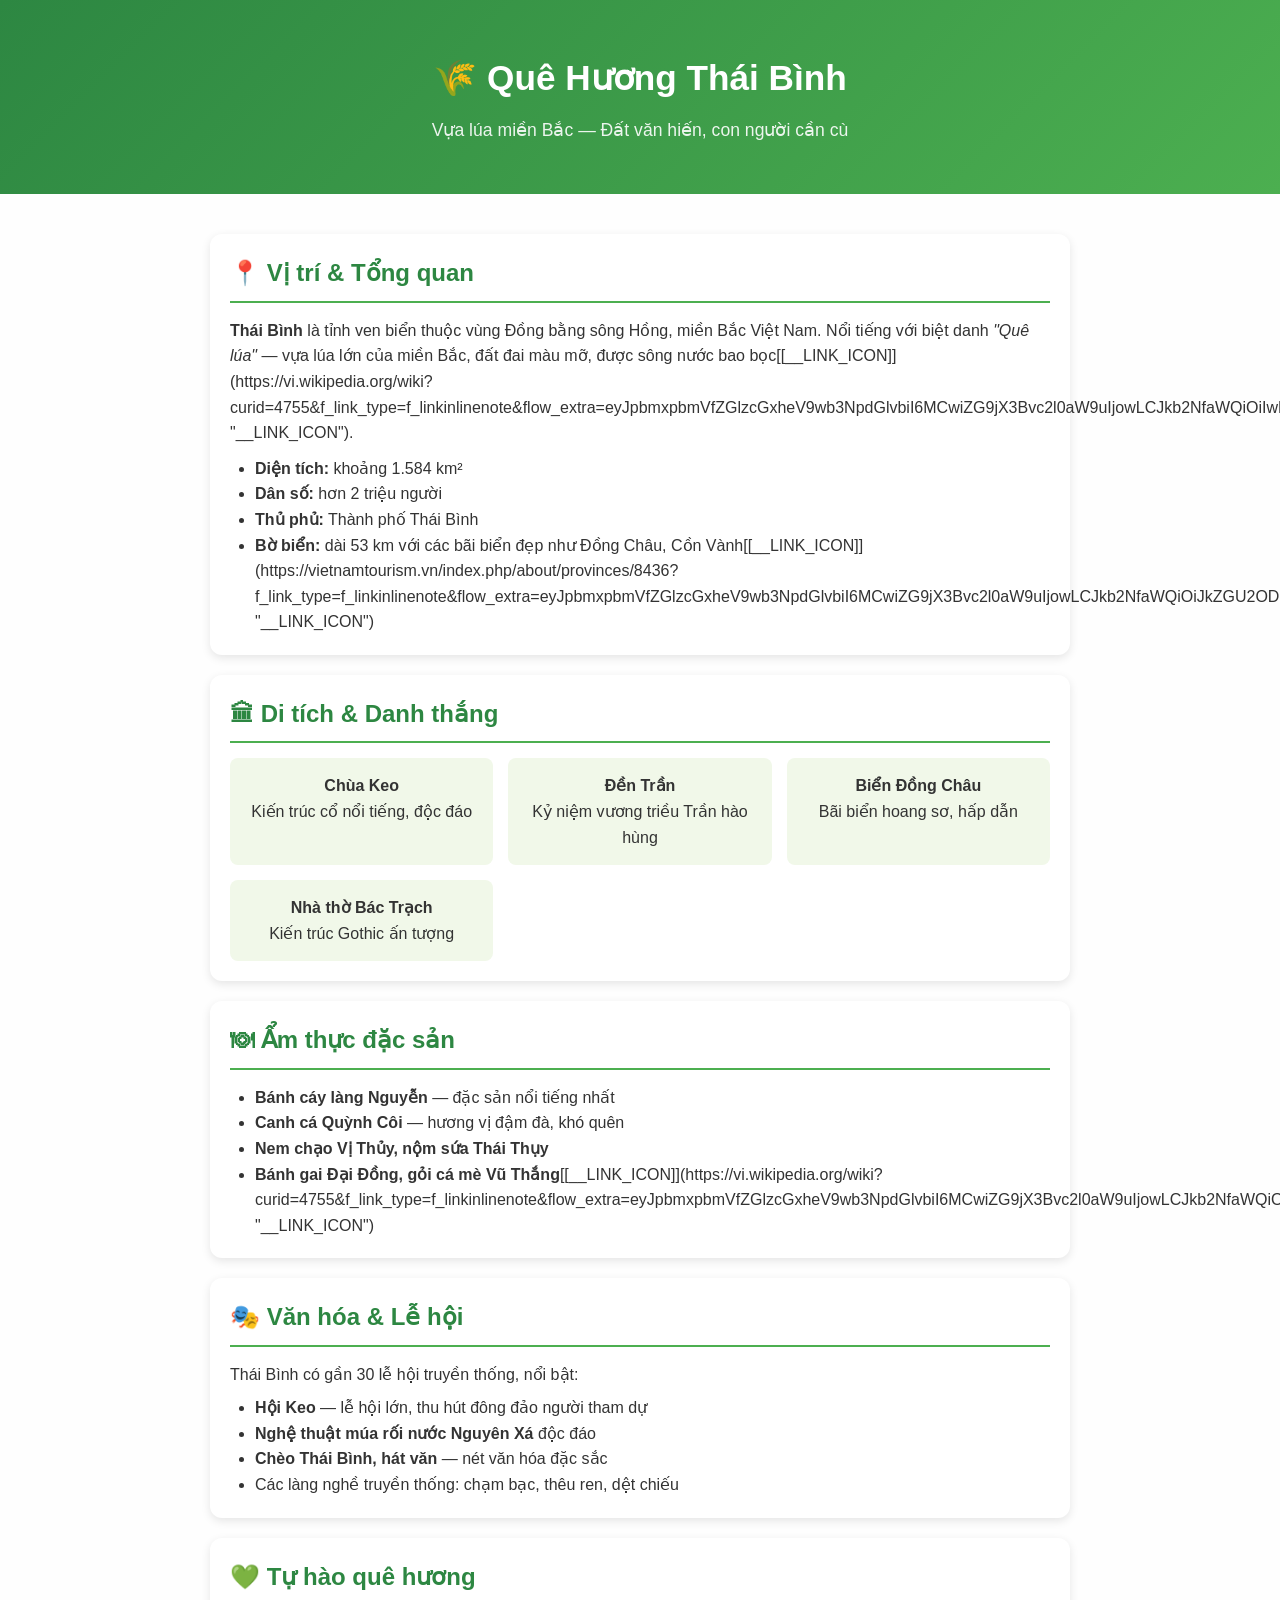
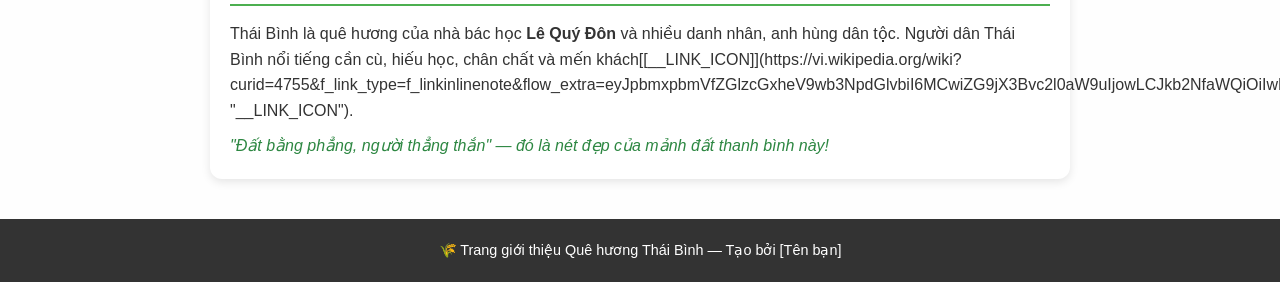
==== index.html @ 5f5ea6f7 "Create index.html" ====
<!DOCTYPE html>
<html lang="vi">
<head>
    <meta charset="UTF-8">
    <meta name="viewport" content="width=device-width, initial-scale=1.0">
    <title>Quê Hương Thái Bình 🌾</title>
    <style>
        * { margin: 0; padding: 0; box-sizing: border-box; font-family: Arial, sans-serif; }
        body { line-height: 1.6; color: #333; background: #fefefe; }
        header { background: linear-gradient(135deg, #2d8742, #4caf50); color: white; text-align: center; padding: 50px 20px; }
        h1 { font-size: 2.2rem; margin-bottom: 10px; }
        .subtitle { font-size: 1.1rem; opacity: 0.9; }
        section { max-width: 900px; margin: 40px auto; padding: 0 20px; }
        h2 { color: #2d8742; margin-bottom: 15px; border-bottom: 2px solid #4caf50; padding-bottom: 8px; }
        .card { background: #fff; border-radius: 12px; box-shadow: 0 3px 10px rgba(0,0,0,0.1); padding: 20px; margin-bottom: 20px; }
        .grid { display: grid; grid-template-columns: repeat(auto-fit, minmax(200px, 1fr)); gap: 15px; }
        .item { background: #f1f8e9; padding: 15px; border-radius: 8px; text-align: center; }
        footer { background: #333; color: white; text-align: center; padding: 20px; margin-top: 40px; font-size: 0.9rem; }
        ul, ol { padding-left: 25px; }
    </style>
</head>
<body>

<header>
    <h1>🌾 Quê Hương Thái Bình</h1>
    <p class="subtitle">Vựa lúa miền Bắc — Đất văn hiến, con người cần cù</p>
</header>

<section>
    <div class="card">
        <h2>📍 Vị trí & Tổng quan</h2>
        <p><strong>Thái Bình</strong> là tỉnh ven biển thuộc vùng Đồng bằng sông Hồng, miền Bắc Việt Nam. Nổi tiếng với biệt danh <em>"Quê lúa"</em> — vựa lúa lớn của miền Bắc, đất đai màu mỡ, được sông nước bao bọc[[__LINK_ICON]](https://vi.wikipedia.org/wiki?curid=4755&f_link_type=f_linkinlinenote&flow_extra=eyJpbmxpbmVfZGlzcGxheV9wb3NpdGlvbiI6MCwiZG9jX3Bvc2l0aW9uIjowLCJkb2NfaWQiOiIwNjg3ZjJjMDc3YTJiN2Q4LTAxYTVkMDBkZTRjYzJhNzkifQ%3D%3D "__LINK_ICON").</p>
        <ul style="margin-top:10px;">
            <li><strong>Diện tích:</strong> khoảng 1.584 km²</li>
            <li><strong>Dân số:</strong> hơn 2 triệu người</li>
            <li><strong>Thủ phủ:</strong> Thành phố Thái Bình</li>
            <li><strong>Bờ biển:</strong> dài 53 km với các bãi biển đẹp như Đồng Châu, Cồn Vành[[__LINK_ICON]](https://vietnamtourism.vn/index.php/about/provinces/8436?f_link_type=f_linkinlinenote&flow_extra=eyJpbmxpbmVfZGlzcGxheV9wb3NpdGlvbiI6MCwiZG9jX3Bvc2l0aW9uIjowLCJkb2NfaWQiOiJkZGU2ODQ1NjdiMTgzYmVlLTMyMDM1NDkwN2U4ZGQwM2EifQ%3D%3D "__LINK_ICON")</li>
        </ul>
    </div>

    <div class="card">
        <h2>🏛 Di tích & Danh thắng</h2>
        <div class="grid">
            <div class="item"><strong>Chùa Keo</strong><br>Kiến trúc cổ nổi tiếng, độc đáo</div>
            <div class="item"><strong>Đền Trần</strong><br>Kỷ niệm vương triều Trần hào hùng</div>
            <div class="item"><strong>Biển Đồng Châu</strong><br>Bãi biển hoang sơ, hấp dẫn</div>
            <div class="item"><strong>Nhà thờ Bác Trạch</strong><br>Kiến trúc Gothic ấn tượng</div>
        </div>
    </div>

    <div class="card">
        <h2>🍽 Ẩm thực đặc sản</h2>
        <ul>
            <li><strong>Bánh cáy làng Nguyễn</strong> — đặc sản nổi tiếng nhất</li>
            <li><strong>Canh cá Quỳnh Côi</strong> — hương vị đậm đà, khó quên</li>
            <li><strong>Nem chạo Vị Thủy, nộm sứa Thái Thụy</strong></li>
            <li><strong>Bánh gai Đại Đồng, gỏi cá mè Vũ Thắng</strong>[[__LINK_ICON]](https://vi.wikipedia.org/wiki?curid=4755&f_link_type=f_linkinlinenote&flow_extra=eyJpbmxpbmVfZGlzcGxheV9wb3NpdGlvbiI6MCwiZG9jX3Bvc2l0aW9uIjowLCJkb2NfaWQiOiIwNjg3ZjJjMDc3YTJiN2Q4LTAxYTVkMDBkZTRjYzJhNzkifQ%3D%3D "__LINK_ICON")</li>
        </ul>
    </div>

    <div class="card">
        <h2>🎭 Văn hóa & Lễ hội</h2>
        <p>Thái Bình có gần 30 lễ hội truyền thống, nổi bật:</p>
        <ul style="margin-top:8px;">
            <li><strong>Hội Keo</strong> — lễ hội lớn, thu hút đông đảo người tham dự</li>
            <li><strong>Nghệ thuật múa rối nước Nguyên Xá</strong> độc đáo</li>
            <li><strong>Chèo Thái Bình, hát văn</strong> — nét văn hóa đặc sắc</li>
            <li>Các làng nghề truyền thống: chạm bạc, thêu ren, dệt chiếu</li>
        </ul>
    </div>

    <div class="card">
        <h2>💚 Tự hào quê hương</h2>
        <p>Thái Bình là quê hương của nhà bác học <strong>Lê Quý Đôn</strong> và nhiều danh nhân, anh hùng dân tộc. Người dân Thái Bình nổi tiếng cần cù, hiếu học, chân chất và mến khách[[__LINK_ICON]](https://vi.wikipedia.org/wiki?curid=4755&f_link_type=f_linkinlinenote&flow_extra=eyJpbmxpbmVfZGlzcGxheV9wb3NpdGlvbiI6MCwiZG9jX3Bvc2l0aW9uIjowLCJkb2NfaWQiOiIwNjg3ZjJjMDc3YTJiN2Q4LTAxYTVkMDBkZTRjYzJhNzkifQ%3D%3D "__LINK_ICON").</p>
        <p style="margin-top:10px; font-style:italic; color:#2d8742;">"Đất bằng phẳng, người thẳng thắn" — đó là nét đẹp của mảnh đất thanh bình này!</p>
    </div>
</section>

<footer>
    <p>🌾 Trang giới thiệu Quê hương Thái Bình — Tạo bởi [Tên bạn]</p>
</footer>

</body>
</html>
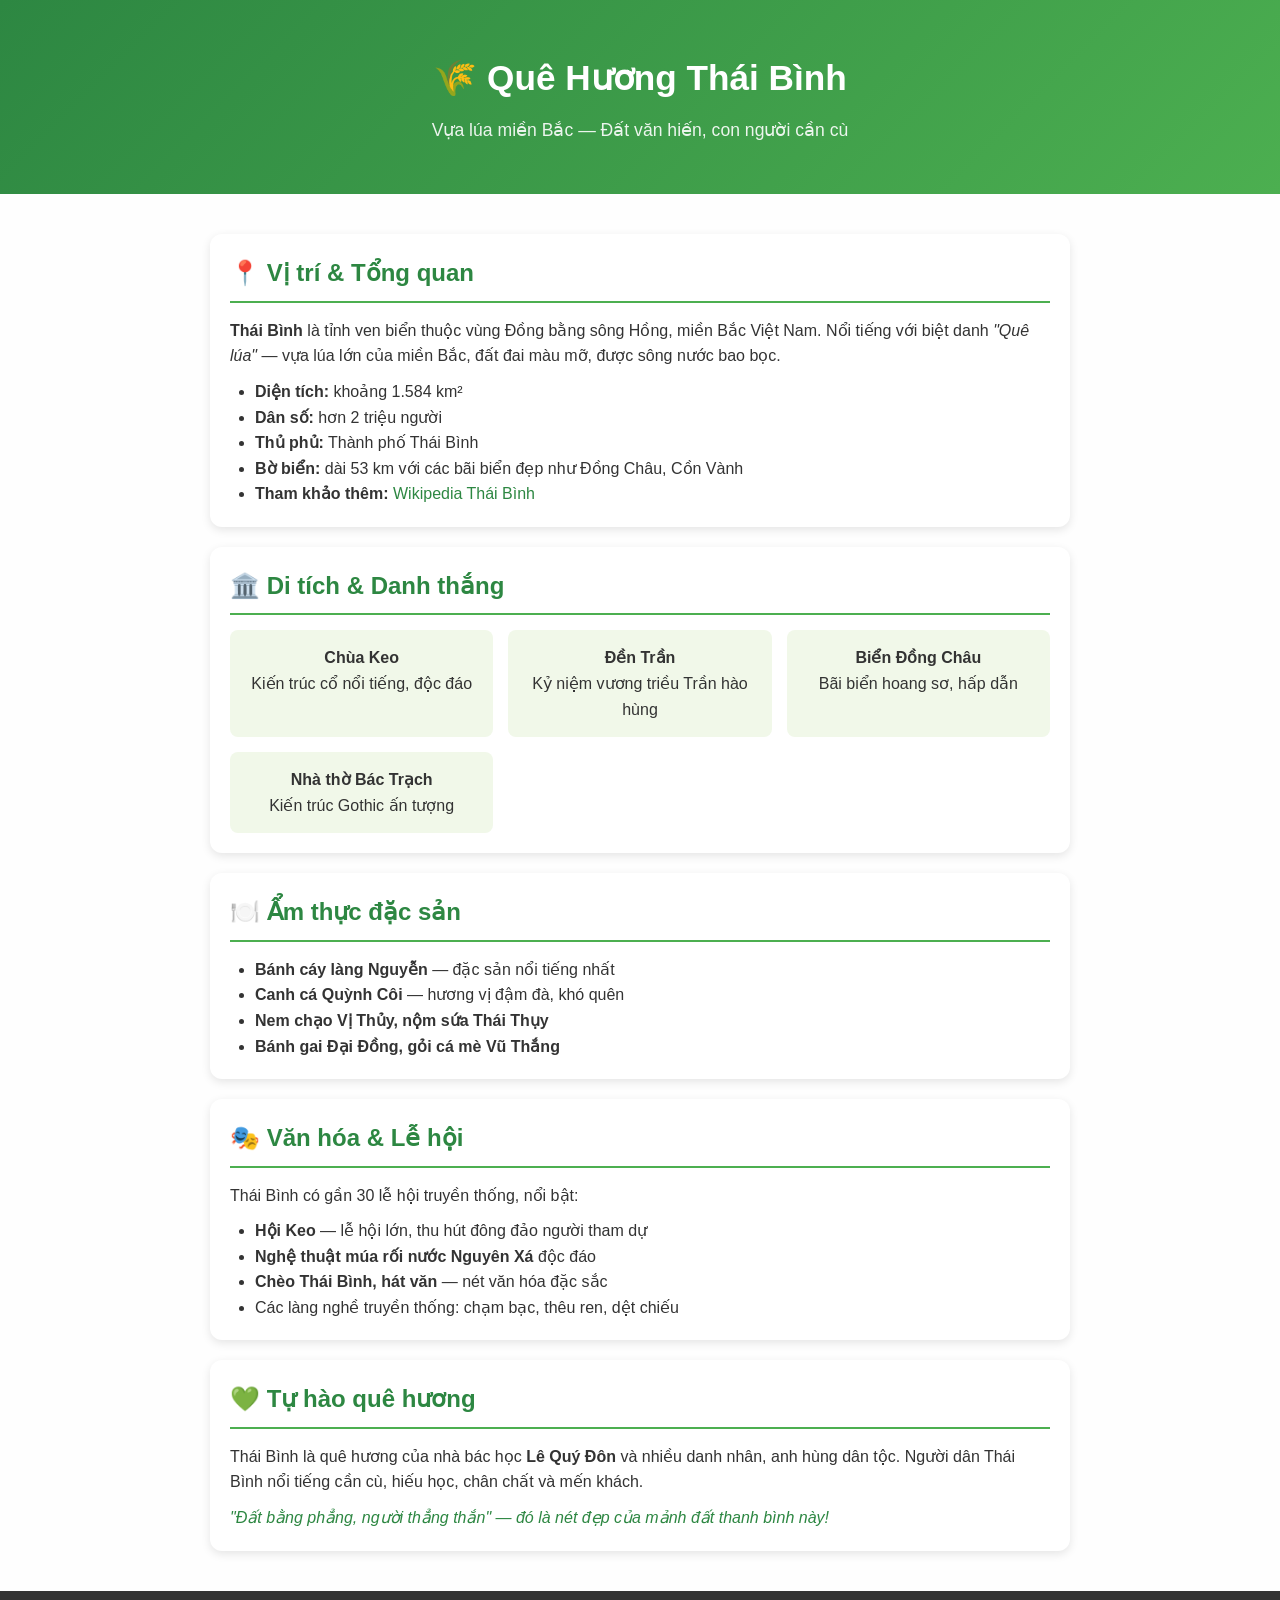
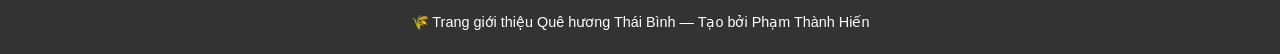
==== commit 27282f54: "Update index.html" ====
--- a/index.html
+++ b/index.html
@@ -16,7 +16,9 @@
         .grid { display: grid; grid-template-columns: repeat(auto-fit, minmax(200px, 1fr)); gap: 15px; }
         .item { background: #f1f8e9; padding: 15px; border-radius: 8px; text-align: center; }
         footer { background: #333; color: white; text-align: center; padding: 20px; margin-top: 40px; font-size: 0.9rem; }
-        ul, ol { padding-left: 25px; }
+        ul, ol { padding-left: 25px; margin-top: 10px; }
+        a { color: #2d8742; text-decoration: none; }
+        a:hover { text-decoration: underline; }
     </style>
 </head>
 <body>
@@ -29,17 +31,18 @@
 <section>
     <div class="card">
         <h2>📍 Vị trí & Tổng quan</h2>
-        <p><strong>Thái Bình</strong> là tỉnh ven biển thuộc vùng Đồng bằng sông Hồng, miền Bắc Việt Nam. Nổi tiếng với biệt danh <em>"Quê lúa"</em> — vựa lúa lớn của miền Bắc, đất đai màu mỡ, được sông nước bao bọc[[__LINK_ICON]](https://vi.wikipedia.org/wiki?curid=4755&f_link_type=f_linkinlinenote&flow_extra=eyJpbmxpbmVfZGlzcGxheV9wb3NpdGlvbiI6MCwiZG9jX3Bvc2l0aW9uIjowLCJkb2NfaWQiOiIwNjg3ZjJjMDc3YTJiN2Q4LTAxYTVkMDBkZTRjYzJhNzkifQ%3D%3D "__LINK_ICON").</p>
-        <ul style="margin-top:10px;">
+        <p><strong>Thái Bình</strong> là tỉnh ven biển thuộc vùng Đồng bằng sông Hồng, miền Bắc Việt Nam. Nổi tiếng với biệt danh <em>"Quê lúa"</em> — vựa lúa lớn của miền Bắc, đất đai màu mỡ, được sông nước bao bọc.</p>
+        <ul>
             <li><strong>Diện tích:</strong> khoảng 1.584 km²</li>
             <li><strong>Dân số:</strong> hơn 2 triệu người</li>
             <li><strong>Thủ phủ:</strong> Thành phố Thái Bình</li>
-            <li><strong>Bờ biển:</strong> dài 53 km với các bãi biển đẹp như Đồng Châu, Cồn Vành[[__LINK_ICON]](https://vietnamtourism.vn/index.php/about/provinces/8436?f_link_type=f_linkinlinenote&flow_extra=eyJpbmxpbmVfZGlzcGxheV9wb3NpdGlvbiI6MCwiZG9jX3Bvc2l0aW9uIjowLCJkb2NfaWQiOiJkZGU2ODQ1NjdiMTgzYmVlLTMyMDM1NDkwN2U4ZGQwM2EifQ%3D%3D "__LINK_ICON")</li>
+            <li><strong>Bờ biển:</strong> dài 53 km với các bãi biển đẹp như Đồng Châu, Cồn Vành</li>
+            <li><strong>Tham khảo thêm:</strong> <a href="https://vi.wikipedia.org/wiki/Th%C3%A1i_B%C3%ACnh" target="_blank">Wikipedia Thái Bình</a></li>
         </ul>
     </div>
 
     <div class="card">
-        <h2>🏛 Di tích & Danh thắng</h2>
+        <h2>🏛️ Di tích & Danh thắng</h2>
         <div class="grid">
             <div class="item"><strong>Chùa Keo</strong><br>Kiến trúc cổ nổi tiếng, độc đáo</div>
             <div class="item"><strong>Đền Trần</strong><br>Kỷ niệm vương triều Trần hào hùng</div>
@@ -49,19 +52,19 @@
     </div>
 
     <div class="card">
-        <h2>🍽 Ẩm thực đặc sản</h2>
+        <h2>🍽️ Ẩm thực đặc sản</h2>
         <ul>
             <li><strong>Bánh cáy làng Nguyễn</strong> — đặc sản nổi tiếng nhất</li>
             <li><strong>Canh cá Quỳnh Côi</strong> — hương vị đậm đà, khó quên</li>
             <li><strong>Nem chạo Vị Thủy, nộm sứa Thái Thụy</strong></li>
-            <li><strong>Bánh gai Đại Đồng, gỏi cá mè Vũ Thắng</strong>[[__LINK_ICON]](https://vi.wikipedia.org/wiki?curid=4755&f_link_type=f_linkinlinenote&flow_extra=eyJpbmxpbmVfZGlzcGxheV9wb3NpdGlvbiI6MCwiZG9jX3Bvc2l0aW9uIjowLCJkb2NfaWQiOiIwNjg3ZjJjMDc3YTJiN2Q4LTAxYTVkMDBkZTRjYzJhNzkifQ%3D%3D "__LINK_ICON")</li>
+            <li><strong>Bánh gai Đại Đồng, gỏi cá mè Vũ Thắng</strong></li>
         </ul>
     </div>
 
     <div class="card">
         <h2>🎭 Văn hóa & Lễ hội</h2>
         <p>Thái Bình có gần 30 lễ hội truyền thống, nổi bật:</p>
-        <ul style="margin-top:8px;">
+        <ul>
             <li><strong>Hội Keo</strong> — lễ hội lớn, thu hút đông đảo người tham dự</li>
             <li><strong>Nghệ thuật múa rối nước Nguyên Xá</strong> độc đáo</li>
             <li><strong>Chèo Thái Bình, hát văn</strong> — nét văn hóa đặc sắc</li>
@@ -71,13 +74,13 @@
 
     <div class="card">
         <h2>💚 Tự hào quê hương</h2>
-        <p>Thái Bình là quê hương của nhà bác học <strong>Lê Quý Đôn</strong> và nhiều danh nhân, anh hùng dân tộc. Người dân Thái Bình nổi tiếng cần cù, hiếu học, chân chất và mến khách[[__LINK_ICON]](https://vi.wikipedia.org/wiki?curid=4755&f_link_type=f_linkinlinenote&flow_extra=eyJpbmxpbmVfZGlzcGxheV9wb3NpdGlvbiI6MCwiZG9jX3Bvc2l0aW9uIjowLCJkb2NfaWQiOiIwNjg3ZjJjMDc3YTJiN2Q4LTAxYTVkMDBkZTRjYzJhNzkifQ%3D%3D "__LINK_ICON").</p>
+        <p>Thái Bình là quê hương của nhà bác học <strong>Lê Quý Đôn</strong> và nhiều danh nhân, anh hùng dân tộc. Người dân Thái Bình nổi tiếng cần cù, hiếu học, chân chất và mến khách.</p>
         <p style="margin-top:10px; font-style:italic; color:#2d8742;">"Đất bằng phẳng, người thẳng thắn" — đó là nét đẹp của mảnh đất thanh bình này!</p>
     </div>
 </section>
 
 <footer>
-    <p>🌾 Trang giới thiệu Quê hương Thái Bình — Tạo bởi [Tên bạn]</p>
+    <p>🌾 Trang giới thiệu Quê hương Thái Bình — Tạo bởi Phạm Thành Hiến</p>
 </footer>
 
 </body>
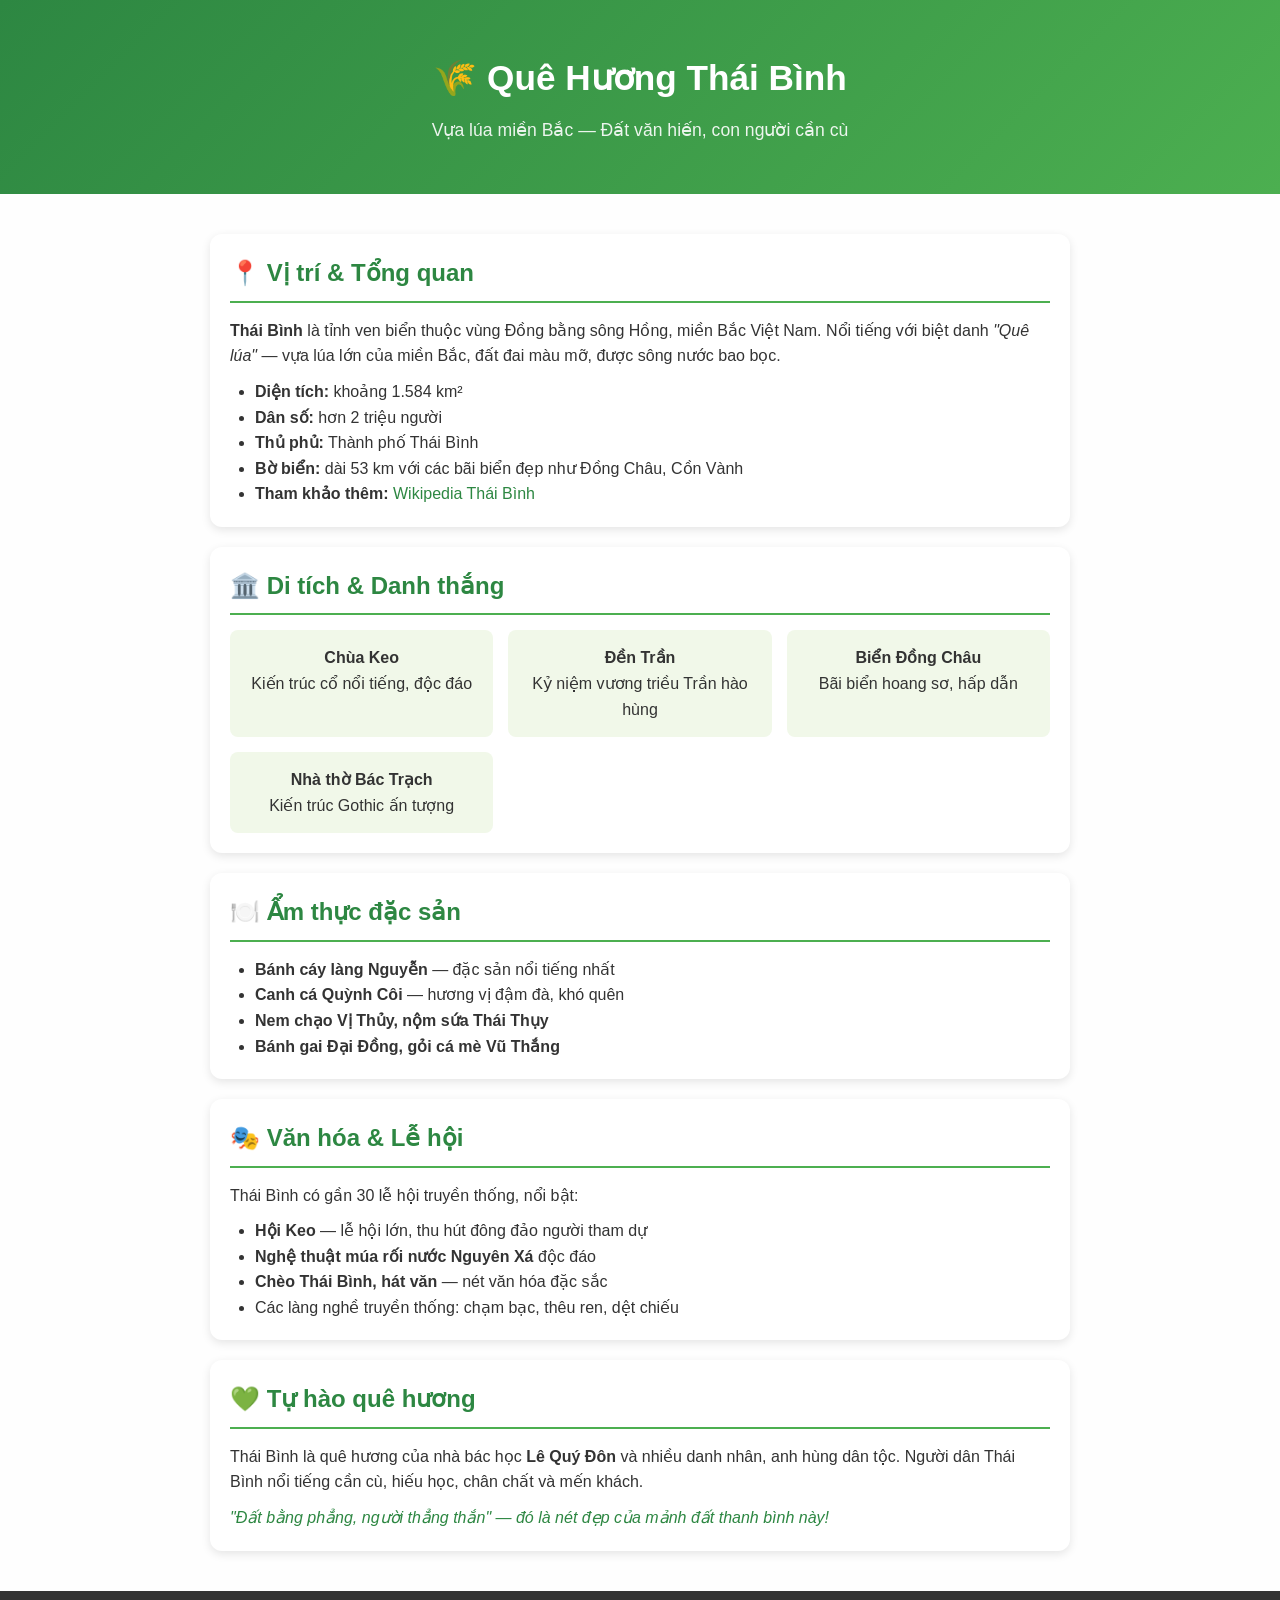
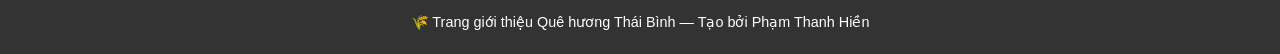
==== commit 7d2de1fb: "Create index.html" ====
--- a/index.html
+++ b/index.html
@@ -80,7 +80,7 @@
 </section>
 
 <footer>
-    <p>🌾 Trang giới thiệu Quê hương Thái Bình — Tạo bởi Phạm Thành Hiến</p>
+    <p>🌾 Trang giới thiệu Quê hương Thái Bình — Tạo bởi Phạm Thanh Hiền</p>
 </footer>
 
 </body>
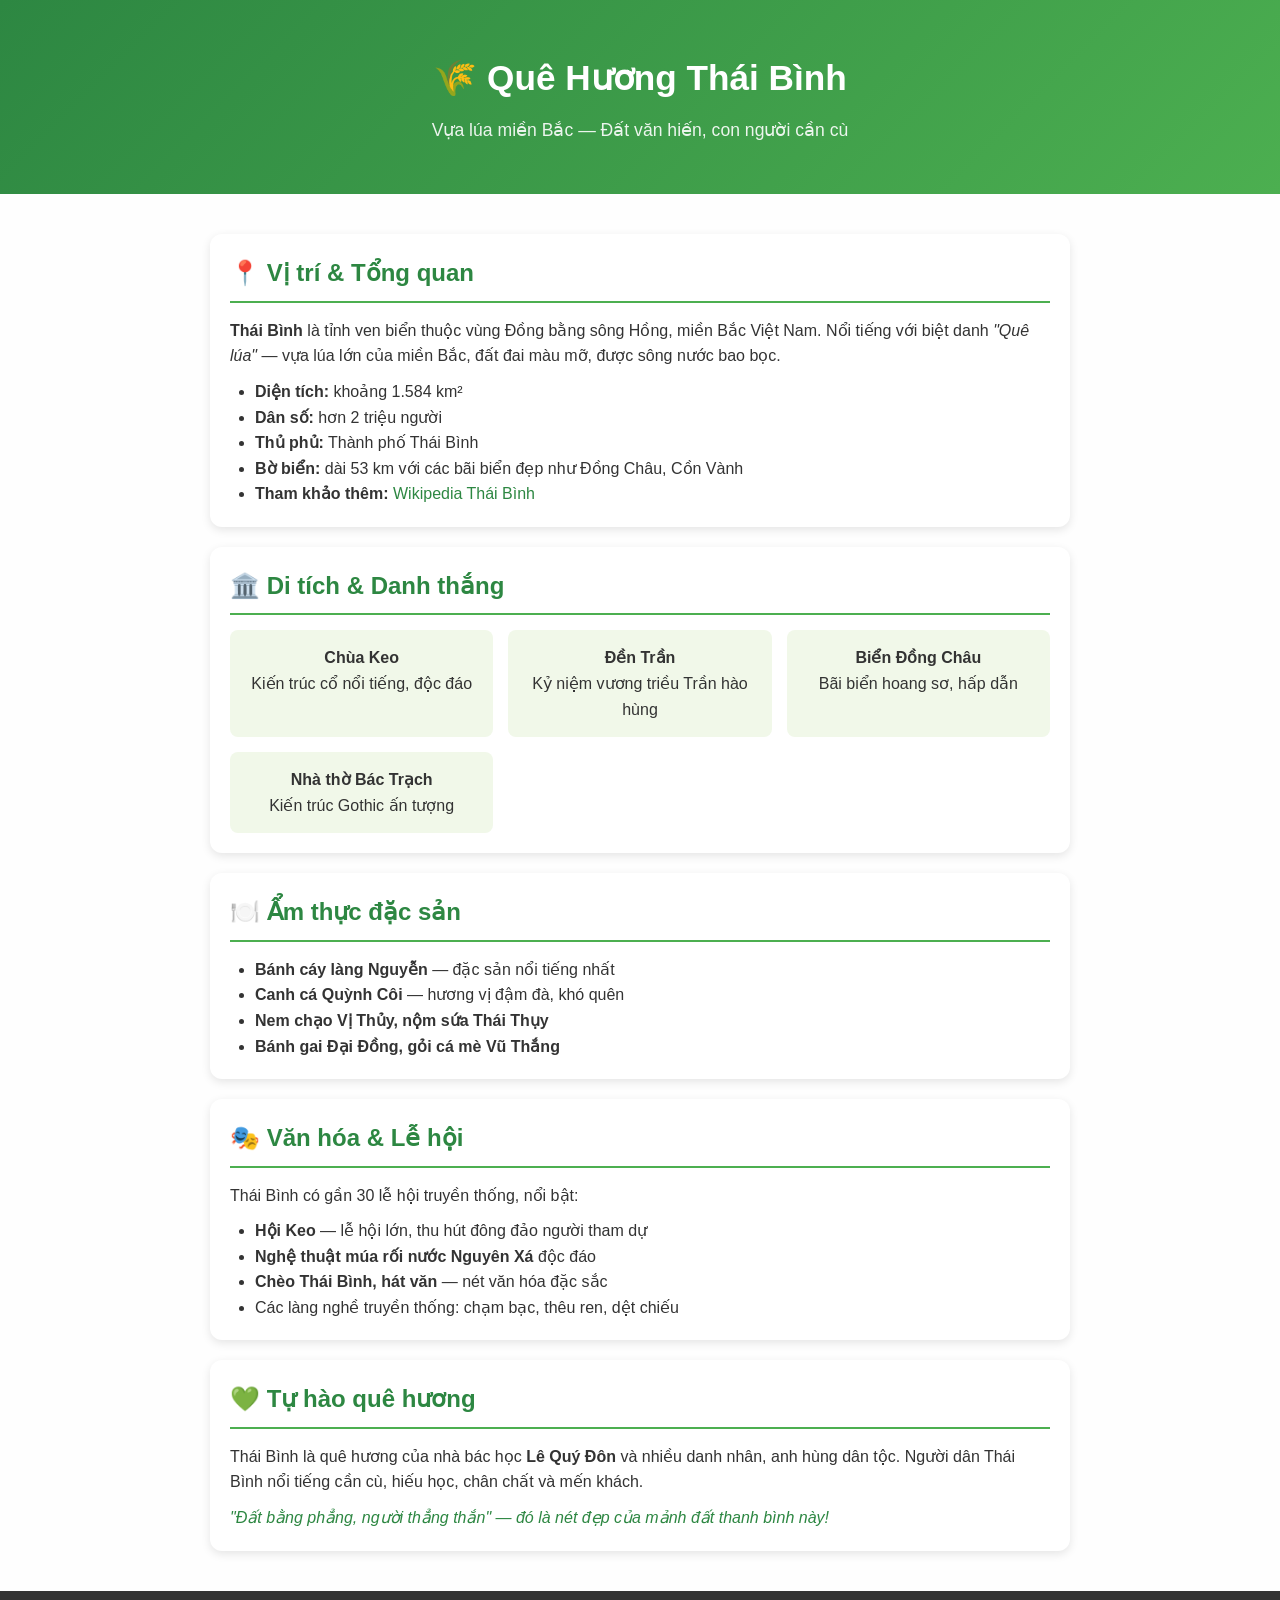
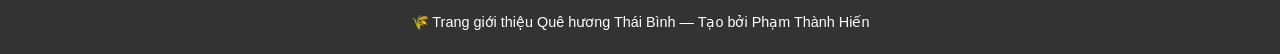
==== commit f0ebd398: "Update index.html" ====
--- a/index.html
+++ b/index.html
@@ -80,7 +80,7 @@
 </section>
 
 <footer>
-    <p>🌾 Trang giới thiệu Quê hương Thái Bình — Tạo bởi Phạm Thanh Hiền</p>
+    <p>🌾 Trang giới thiệu Quê hương Thái Bình — Tạo bởi Phạm Thành Hiến</p>
 </footer>
 
 </body>
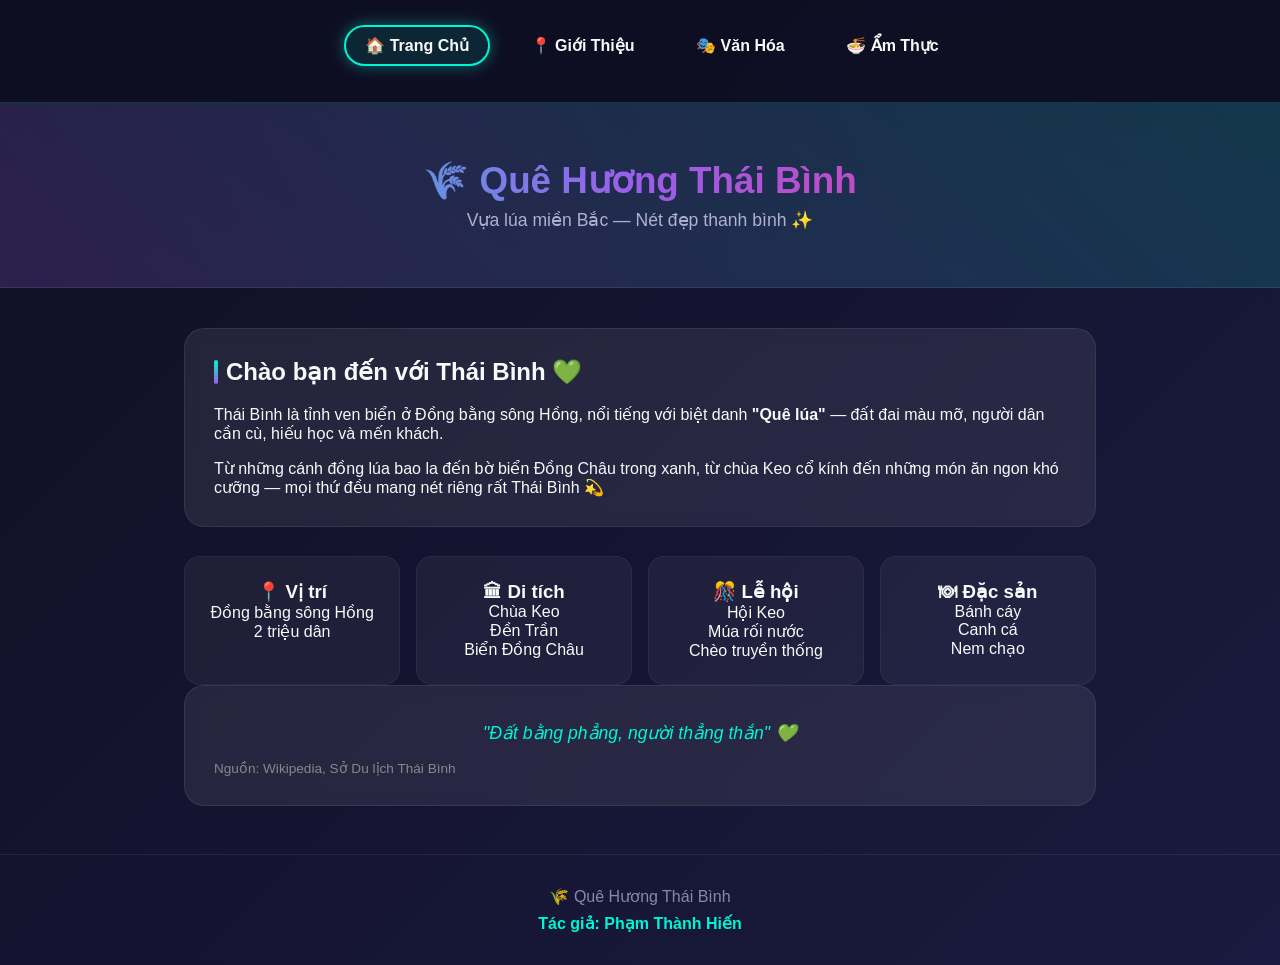
==== commit 5fb5520b: "Update index.html" ====
--- a/index.html
+++ b/index.html
@@ -3,84 +3,64 @@
 <head>
     <meta charset="UTF-8">
     <meta name="viewport" content="width=device-width, initial-scale=1.0">
-    <title>Quê Hương Thái Bình 🌾</title>
-    <style>
-        * { margin: 0; padding: 0; box-sizing: border-box; font-family: Arial, sans-serif; }
-        body { line-height: 1.6; color: #333; background: #fefefe; }
-        header { background: linear-gradient(135deg, #2d8742, #4caf50); color: white; text-align: center; padding: 50px 20px; }
-        h1 { font-size: 2.2rem; margin-bottom: 10px; }
-        .subtitle { font-size: 1.1rem; opacity: 0.9; }
-        section { max-width: 900px; margin: 40px auto; padding: 0 20px; }
-        h2 { color: #2d8742; margin-bottom: 15px; border-bottom: 2px solid #4caf50; padding-bottom: 8px; }
-        .card { background: #fff; border-radius: 12px; box-shadow: 0 3px 10px rgba(0,0,0,0.1); padding: 20px; margin-bottom: 20px; }
-        .grid { display: grid; grid-template-columns: repeat(auto-fit, minmax(200px, 1fr)); gap: 15px; }
-        .item { background: #f1f8e9; padding: 15px; border-radius: 8px; text-align: center; }
-        footer { background: #333; color: white; text-align: center; padding: 20px; margin-top: 40px; font-size: 0.9rem; }
-        ul, ol { padding-left: 25px; margin-top: 10px; }
-        a { color: #2d8742; text-decoration: none; }
-        a:hover { text-decoration: underline; }
-    </style>
+    <title>Trang Chủ ✨ Quê Hương Thái Bình</title>
+    <link rel="stylesheet" href="css/style.css">
 </head>
 <body>
 
+<nav>
+    <ul>
+        <li><a href="index.html" class="active">🏠 Trang Chủ</a></li>
+        <li><a href="about.html">📍 Giới Thiệu</a></li>
+        <li><a href="culture.html">🎭 Văn Hóa</a></li>
+        <li><a href="food.html">🍜 Ẩm Thực</a></li>
+    </ul>
+</nav>
+
 <header>
     <h1>🌾 Quê Hương Thái Bình</h1>
-    <p class="subtitle">Vựa lúa miền Bắc — Đất văn hiến, con người cần cù</p>
+    <p class="subtitle">Vựa lúa miền Bắc — Nét đẹp thanh bình ✨</p>
 </header>
 
 <section>
     <div class="card">
-        <h2>📍 Vị trí & Tổng quan</h2>
-        <p><strong>Thái Bình</strong> là tỉnh ven biển thuộc vùng Đồng bằng sông Hồng, miền Bắc Việt Nam. Nổi tiếng với biệt danh <em>"Quê lúa"</em> — vựa lúa lớn của miền Bắc, đất đai màu mỡ, được sông nước bao bọc.</p>
-        <ul>
-            <li><strong>Diện tích:</strong> khoảng 1.584 km²</li>
-            <li><strong>Dân số:</strong> hơn 2 triệu người</li>
-            <li><strong>Thủ phủ:</strong> Thành phố Thái Bình</li>
-            <li><strong>Bờ biển:</strong> dài 53 km với các bãi biển đẹp như Đồng Châu, Cồn Vành</li>
-            <li><strong>Tham khảo thêm:</strong> <a href="https://vi.wikipedia.org/wiki/Th%C3%A1i_B%C3%ACnh" target="_blank">Wikipedia Thái Bình</a></li>
-        </ul>
+        <h2>Chào bạn đến với Thái Bình 💚</h2>
+        <p>Thái Bình là tỉnh ven biển ở Đồng bằng sông Hồng, nổi tiếng với biệt danh <strong>"Quê lúa"</strong> — đất đai màu mỡ, người dân cần cù, hiếu học và mến khách.</p>
+        <p style="margin-top:1rem;">Từ những cánh đồng lúa bao la đến bờ biển Đồng Châu trong xanh, từ chùa Keo cổ kính đến những món ăn ngon khó cưỡng — mọi thứ đều mang nét riêng rất Thái Bình 💫</p>
     </div>
 
-    <div class="card">
-        <h2>🏛️ Di tích & Danh thắng</h2>
-        <div class="grid">
-            <div class="item"><strong>Chùa Keo</strong><br>Kiến trúc cổ nổi tiếng, độc đáo</div>
-            <div class="item"><strong>Đền Trần</strong><br>Kỷ niệm vương triều Trần hào hùng</div>
-            <div class="item"><strong>Biển Đồng Châu</strong><br>Bãi biển hoang sơ, hấp dẫn</div>
-            <div class="item"><strong>Nhà thờ Bác Trạch</strong><br>Kiến trúc Gothic ấn tượng</div>
+    <div class="grid">
+        <div class="grid-item">
+            <h3>📍 Vị trí</h3>
+            <p>Đồng bằng sông Hồng<br>2 triệu dân</p>
+        </div>
+        <div class="grid-item">
+            <h3>🏛 Di tích</h3>
+            <p>Chùa Keo<br>Đền Trần<br>Biển Đồng Châu</p>
+        </div>
+        <div class="grid-item">
+            <h3>🎊 Lễ hội</h3>
+            <p>Hội Keo<br>Múa rối nước<br>Chèo truyền thống</p>
+        </div>
+        <div class="grid-item">
+            <h3>🍽 Đặc sản</h3>
+            <p>Bánh cáy<br>Canh cá<br>Nem chạo</p>
         </div>
     </div>
 
     <div class="card">
-        <h2>🍽️ Ẩm thực đặc sản</h2>
-        <ul>
-            <li><strong>Bánh cáy làng Nguyễn</strong> — đặc sản nổi tiếng nhất</li>
-            <li><strong>Canh cá Quỳnh Côi</strong> — hương vị đậm đà, khó quên</li>
-            <li><strong>Nem chạo Vị Thủy, nộm sứa Thái Thụy</strong></li>
-            <li><strong>Bánh gai Đại Đồng, gỏi cá mè Vũ Thắng</strong></li>
-        </ul>
-    </div>
-
-    <div class="card">
-        <h2>🎭 Văn hóa & Lễ hội</h2>
-        <p>Thái Bình có gần 30 lễ hội truyền thống, nổi bật:</p>
-        <ul>
-            <li><strong>Hội Keo</strong> — lễ hội lớn, thu hút đông đảo người tham dự</li>
-            <li><strong>Nghệ thuật múa rối nước Nguyên Xá</strong> độc đáo</li>
-            <li><strong>Chèo Thái Bình, hát văn</strong> — nét văn hóa đặc sắc</li>
-            <li>Các làng nghề truyền thống: chạm bạc, thêu ren, dệt chiếu</li>
-        </ul>
-    </div>
-
-    <div class="card">
-        <h2>💚 Tự hào quê hương</h2>
-        <p>Thái Bình là quê hương của nhà bác học <strong>Lê Quý Đôn</strong> và nhiều danh nhân, anh hùng dân tộc. Người dân Thái Bình nổi tiếng cần cù, hiếu học, chân chất và mến khách.</p>
-        <p style="margin-top:10px; font-style:italic; color:#2d8742;">"Đất bằng phẳng, người thẳng thắn" — đó là nét đẹp của mảnh đất thanh bình này!</p>
+        <p style="font-size:1.1rem; font-style:italic; color:#00f5d4; text-align:center; margin:0.5rem 0;">
+            "Đất bằng phẳng, người thẳng thắn" 💚
+        </p>
+        <p style="font-size:0.85rem; color:#888; margin-top:1rem;">
+            Nguồn: Wikipedia, Sở Du lịch Thái Bình
+        </p>
     </div>
 </section>
 
 <footer>
-    <p>🌾 Trang giới thiệu Quê hương Thái Bình — Tạo bởi Phạm Thành Hiến</p>
+    <p>🌾 Quê Hương Thái Bình</p>
+    <p style="margin-top:0.5rem; font-weight:600; color:#00f5d4;">Tác giả: Phạm Thành Hiến</p>
 </footer>
 
 </body>
--- a/css/style.css
+++ b/css/style.css
@@ -0,0 +1,175 @@
+* {
+    margin: 0;
+    padding: 0;
+    box-sizing: border-box;
+    font-family: 'Segoe UI', 'Roboto', sans-serif;
+}
+
+:root {
+    --xanh-neon: #00f5d4;
+    --tím-năng: #9b5de9;
+    --hồng-dâu: #ff2e88;
+    --nền-đen: #0f0f23;
+    --chữ-trắng: #f8f9fa;
+    --card-nền: rgba(255,255,255,0.08);
+}
+
+body {
+    background: linear-gradient(135deg, #0f0f23, #1a1a40);
+    color: var(--chữ-trắng);
+    min-height: 100vh;
+}
+
+nav {
+    background: rgba(15, 15, 35, 0.85);
+    backdrop-filter: blur(12px);
+    padding: 1rem;
+    position: sticky;
+    top: 0;
+    z-index: 999;
+    border-bottom: 1px solid rgba(0, 245, 212, 0.2);
+}
+
+nav ul {
+    list-style: none;
+    display: flex;
+    flex-wrap: wrap;
+    gap: 1.2rem;
+    justify-content: center;
+}
+
+nav a {
+    color: var(--chữ-trắng);
+    text-decoration: none;
+    font-weight: 600;
+    padding: 0.6rem 1.2rem;
+    border-radius: 999px;
+    border: 2px solid transparent;
+    transition: all 0.3s ease;
+}
+
+nav a:hover, nav a.active {
+    border-color: var(--xanh-neon);
+    box-shadow: 0 0 15px rgba(0, 245, 212, 0.4);
+    background: rgba(0, 245, 212, 0.1);
+}
+
+header {
+    text-align: center;
+    padding: 3.5rem 1.5rem;
+    background: linear-gradient(45deg, rgba(155,93,233,0.2), rgba(0,245,212,0.15));
+    border-bottom: 1px solid rgba(255,255,255,0.08);
+}
+
+h1 {
+    font-size: 2.3rem;
+    margin-bottom: 0.5rem;
+    background: linear-gradient(90deg, var(--xanh-neon), var(--tím-năng), var(--hồng-dâu));
+    -webkit-background-clip: text;
+    -webkit-text-fill-color: transparent;
+    background-clip: text;
+    animation: text-sang 3s linear infinite;
+}
+
+@keyframes text-sang {
+    0% { filter: hue-rotate(0deg); }
+    100% { filter: hue-rotate(360deg); }
+}
+
+.subtitle {
+    font-size: 1.1rem;
+    color: #b0b0d0;
+}
+
+section {
+    max-width: 950px;
+    margin: 2.5rem auto;
+    padding: 0 1.2rem;
+}
+
+h2 {
+    font-size: 1.5rem;
+    margin-bottom: 1.2rem;
+    display: flex;
+    align-items: center;
+    gap: 0.5rem;
+}
+
+h2::before {
+    content: '';
+    width: 4px;
+    height: 1.5rem;
+    background: linear-gradient(180deg, var(--xanh-neon), var(--tím-năng));
+    border-radius: 2px;
+}
+
+.card {
+    background: var(--card-nền);
+    border-radius: 20px;
+    padding: 1.8rem;
+    margin-bottom: 1.8rem;
+    border: 1px solid rgba(255,255,255,0.08);
+    transition: transform 0.3s ease, box-shadow 0.3s ease;
+    backdrop-filter: blur(8px);
+}
+
+.card:hover {
+    transform: translateY(-5px);
+    box-shadow: 0 10px 30px rgba(0, 245, 212, 0.15);
+    border-color: rgba(0, 245, 212, 0.3);
+}
+
+.grid {
+    display: grid;
+    grid-template-columns: repeat(auto-fit, minmax(200px, 1fr));
+    gap: 1rem;
+    margin-top: 1rem;
+}
+
+.grid-item {
+    background: rgba(255,255,255,0.05);
+    border-radius: 16px;
+    padding: 1.5rem 1rem;
+    text-align: center;
+    border: 1px solid rgba(255,255,255,0.05);
+    transition: all 0.3s ease;
+}
+
+.grid-item:hover {
+    border-color: var(--hồng-dâu);
+    background: rgba(255,46,136,0.08);
+}
+
+ul {
+    padding-left: 1.5rem;
+    margin: 1rem 0;
+}
+
+li {
+    margin-bottom: 0.7rem;
+    line-height: 1.7;
+}
+
+a {
+    color: var(--xanh-neon);
+    text-decoration: none;
+}
+
+a:hover {
+    text-decoration: underline;
+}
+
+footer {
+    text-align: center;
+    padding: 2rem;
+    margin-top: 3rem;
+    border-top: 1px solid rgba(255,255,255,0.08);
+    color: #8888aa;
+}
+
+@media (max-width: 600px) {
+    h1 { font-size: 1.7rem; }
+    nav ul { gap: 0.4rem; }
+    nav a { padding: 0.5rem 0.9rem; font-size: 0.9rem; }
+    .card { padding: 1.2rem; }
+}
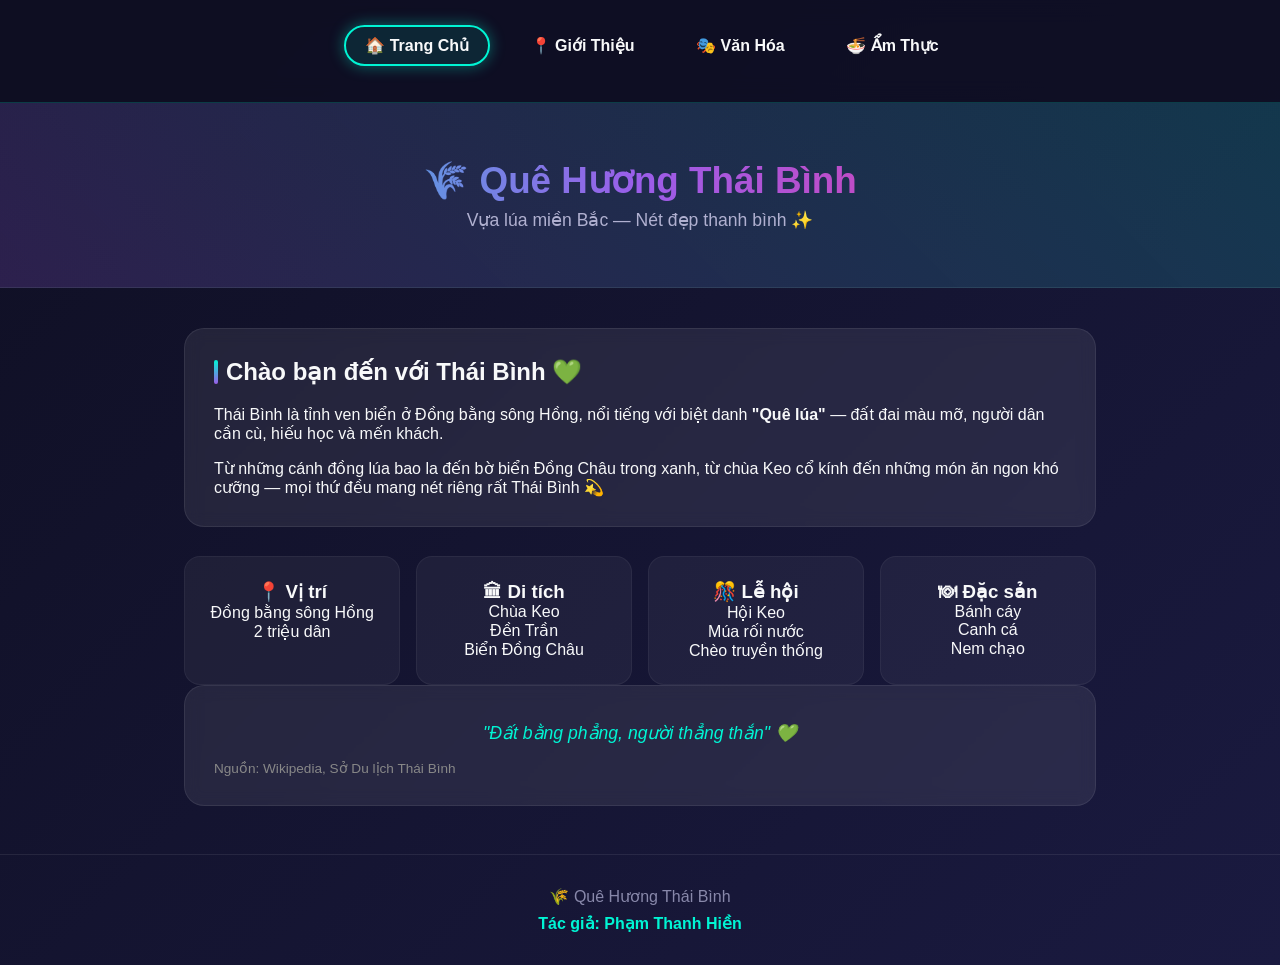
==== commit c482e9e2: "Update index.html" ====
--- a/index.html
+++ b/index.html
@@ -60,7 +60,7 @@
 
 <footer>
     <p>🌾 Quê Hương Thái Bình</p>
-    <p style="margin-top:0.5rem; font-weight:600; color:#00f5d4;">Tác giả: Phạm Thành Hiến</p>
+    <p style="margin-top:0.5rem; font-weight:600; color:#00f5d4;">Tác giả: Phạm Thanh Hiền</p>
 </footer>
 
 </body>
